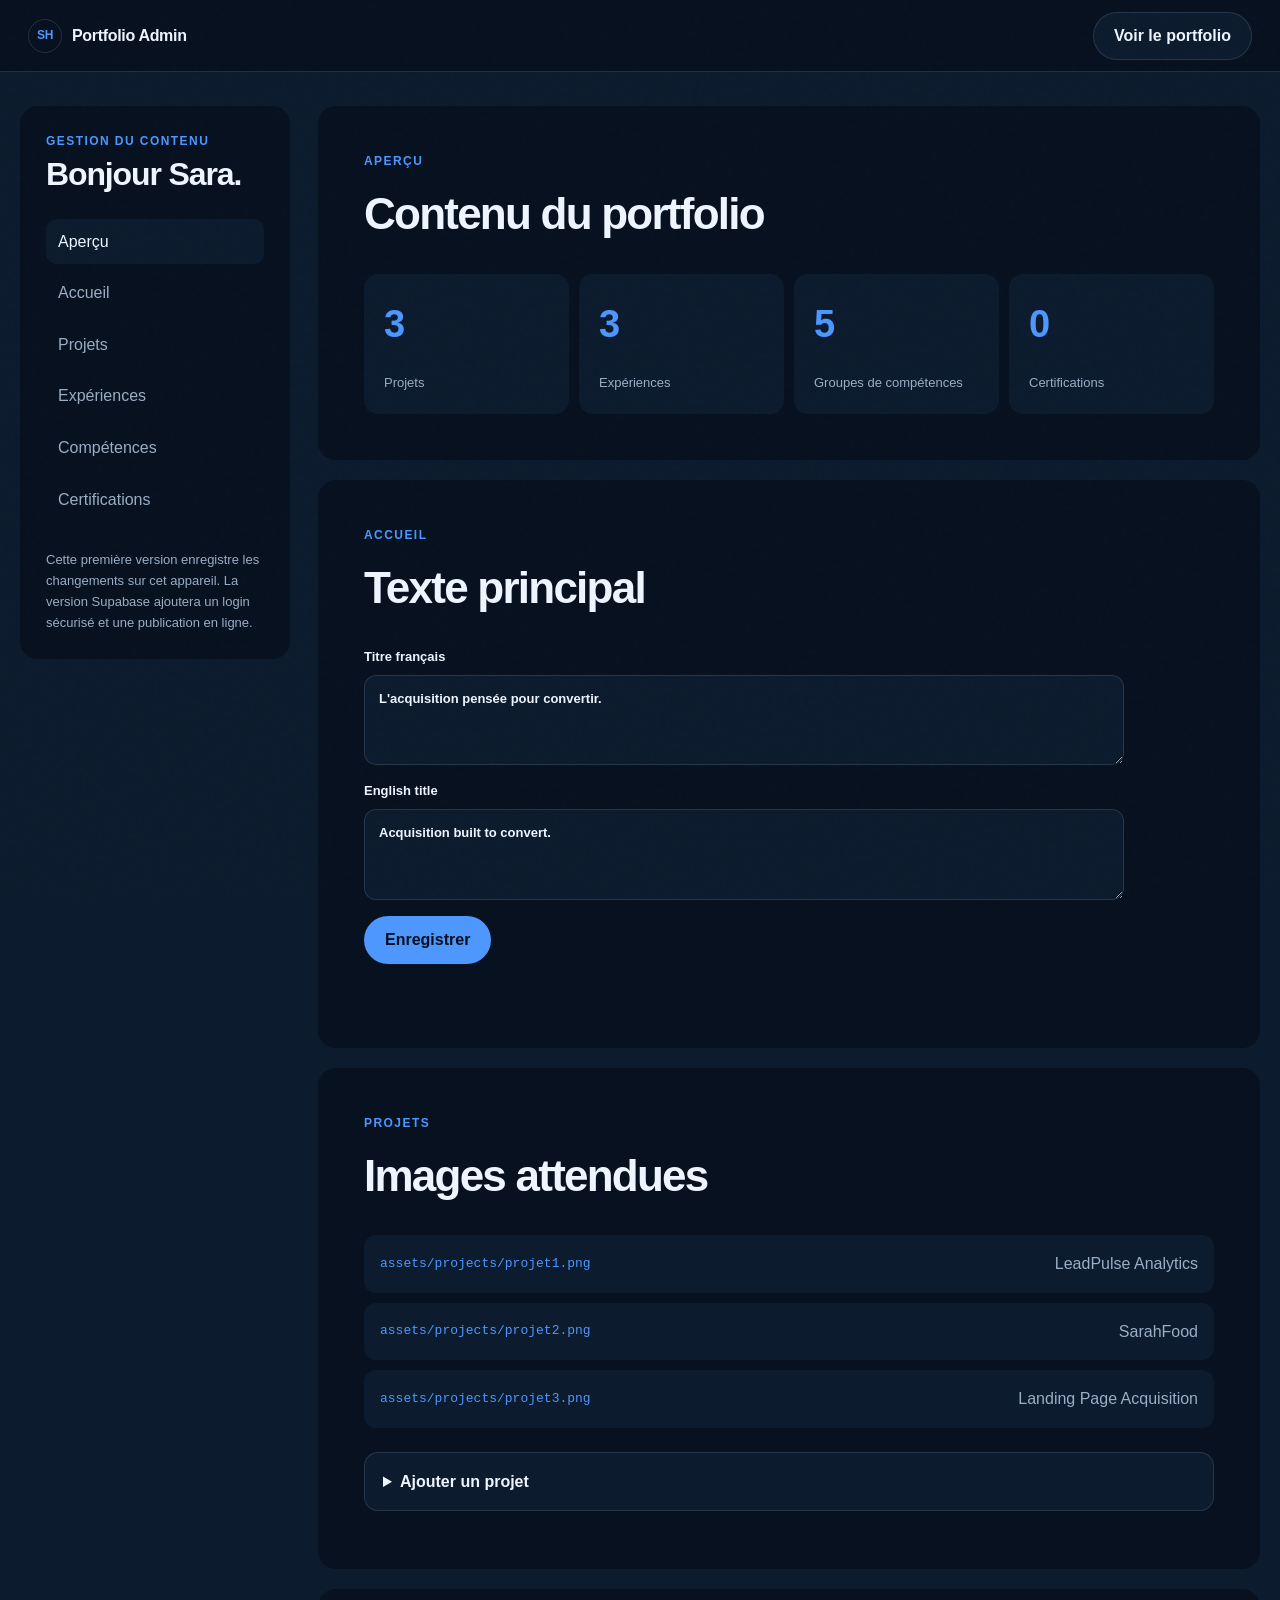
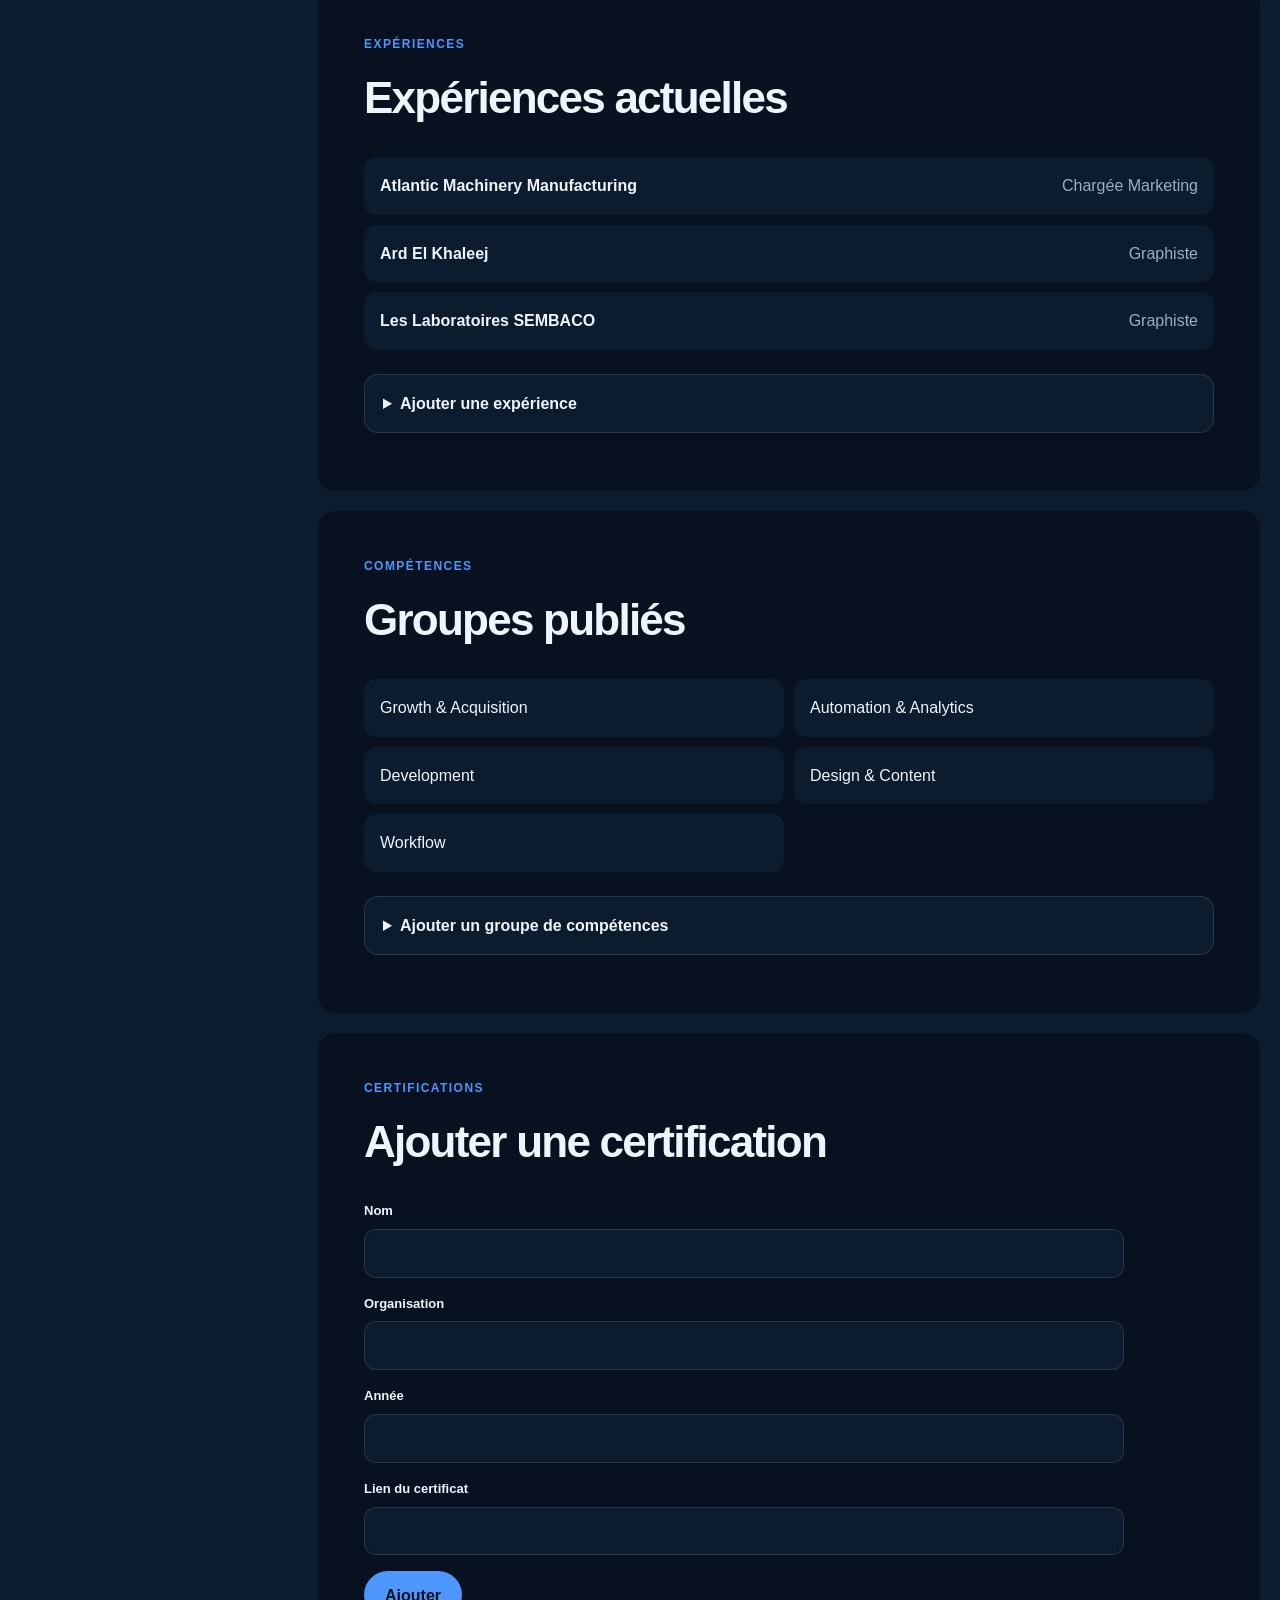
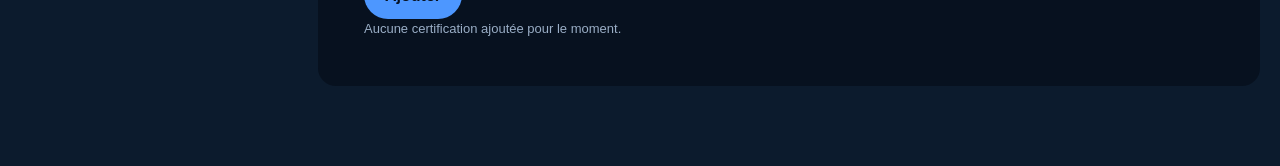
==== admin.html @ 725d0d32 "Build bilingual growth marketing portfolio" ====
<!doctype html>
<html lang="fr" data-theme="dark">
  <head>
    <meta charset="UTF-8" />
    <meta name="viewport" content="width=device-width, initial-scale=1.0" />
    <meta name="robots" content="noindex" />
    <title>Admin | Sara Hassib</title>
    <link rel="stylesheet" href="styles.css" />
    <link rel="stylesheet" href="admin.css" />
    <script src="admin.js" defer></script>
  </head>
  <body class="admin-body">
    <header class="admin-header">
      <a class="brand" href="index.html"><span class="brand-mark">SH</span><span>Portfolio Admin</span></a>
      <a class="button button-secondary" href="index.html">Voir le portfolio</a>
    </header>
    <main class="admin-shell">
      <aside class="admin-sidebar">
        <p class="admin-kicker">Gestion du contenu</p>
        <h1>Bonjour Sara.</h1>
        <nav aria-label="Sections admin">
          <a class="active" href="#overview">Aperçu</a>
          <a href="#hero">Accueil</a>
          <a href="#projects-admin">Projets</a>
          <a href="#experience-admin">Expériences</a>
          <a href="#skills-admin">Compétences</a>
          <a href="#certifications-admin">Certifications</a>
        </nav>
        <p class="admin-note">Cette première version enregistre les changements sur cet appareil. La version Supabase ajoutera un login sécurisé et une publication en ligne.</p>
      </aside>
      <div class="admin-content">
        <section class="admin-section" id="overview">
          <div><p class="admin-kicker">Aperçu</p><h2>Contenu du portfolio</h2></div>
          <div class="admin-stats">
            <article><strong>3</strong><span>Projets</span></article>
            <article><strong>3</strong><span>Expériences</span></article>
            <article><strong>5</strong><span>Groupes de compétences</span></article>
            <article><strong id="cert-count">0</strong><span>Certifications</span></article>
          </div>
        </section>

        <section class="admin-section" id="hero">
          <div><p class="admin-kicker">Accueil</p><h2>Texte principal</h2></div>
          <form class="admin-form" id="hero-form">
            <label><span>Titre français</span><textarea name="heroFr" rows="3">L'acquisition pensée pour convertir.</textarea></label>
            <label><span>English title</span><textarea name="heroEn" rows="3">Acquisition built to convert.</textarea></label>
            <button class="button button-primary" type="submit">Enregistrer</button>
            <p class="save-status" role="status"></p>
          </form>
        </section>

        <section class="admin-section" id="projects-admin">
          <div><p class="admin-kicker">Projets</p><h2>Images attendues</h2></div>
          <div class="asset-list">
            <article><code>assets/projects/projet1.png</code><span>LeadPulse Analytics</span></article>
            <article><code>assets/projects/projet2.png</code><span>SarahFood</span></article>
            <article><code>assets/projects/projet3.png</code><span>Landing Page Acquisition</span></article>
          </div>
          <details class="admin-details">
            <summary>Ajouter un projet</summary>
            <form class="admin-form" id="project-form">
              <label><span>Titre</span><input name="title" required /></label>
              <label><span>Description française</span><textarea name="descriptionFr" rows="3" required></textarea></label>
              <label><span>English description</span><textarea name="descriptionEn" rows="3" required></textarea></label>
              <label><span>Technologies, séparées par des virgules</span><input name="tools" required /></label>
              <label><span>Lien du projet</span><input name="url" type="url" required /></label>
              <label><span>Nom de l'image, exemple projet4.webp</span><input name="image" required /></label>
              <button class="button button-primary" type="submit">Ajouter le projet</button>
            </form>
          </details>
          <div class="asset-list dynamic-list" id="project-admin-list"></div>
        </section>

        <section class="admin-section" id="experience-admin">
          <div><p class="admin-kicker">Expériences</p><h2>Expériences actuelles</h2></div>
          <div class="asset-list">
            <article><strong>Atlantic Machinery Manufacturing</strong><span>Chargée Marketing</span></article>
            <article><strong>Ard El Khaleej</strong><span>Graphiste</span></article>
            <article><strong>Les Laboratoires SEMBACO</strong><span>Graphiste</span></article>
          </div>
          <details class="admin-details">
            <summary>Ajouter une expérience</summary>
            <form class="admin-form" id="experience-form">
              <label><span>Poste</span><input name="role" required /></label>
              <label><span>Entreprise</span><input name="company" required /></label>
              <label><span>Période</span><input name="period" placeholder="08/2026 - Aujourd'hui" required /></label>
              <label><span>Description française</span><textarea name="descriptionFr" rows="3" required></textarea></label>
              <label><span>English description</span><textarea name="descriptionEn" rows="3" required></textarea></label>
              <button class="button button-primary" type="submit">Ajouter l'expérience</button>
            </form>
          </details>
          <div class="asset-list dynamic-list" id="experience-admin-list"></div>
        </section>

        <section class="admin-section" id="skills-admin">
          <div><p class="admin-kicker">Compétences</p><h2>Groupes publiés</h2></div>
          <div class="asset-list compact"><article>Growth & Acquisition</article><article>Automation & Analytics</article><article>Development</article><article>Design & Content</article><article>Workflow</article></div>
          <details class="admin-details">
            <summary>Ajouter un groupe de compétences</summary>
            <form class="admin-form" id="skill-form">
              <label><span>Nom du groupe</span><input name="name" required /></label>
              <label><span>Compétences et outils, séparés par des virgules</span><textarea name="items" rows="3" required></textarea></label>
              <button class="button button-primary" type="submit">Ajouter le groupe</button>
            </form>
          </details>
          <div class="asset-list dynamic-list" id="skill-admin-list"></div>
        </section>

        <section class="admin-section" id="certifications-admin">
          <div><p class="admin-kicker">Certifications</p><h2>Ajouter une certification</h2></div>
          <form class="admin-form" id="cert-form">
            <label><span>Nom</span><input name="name" required /></label>
            <label><span>Organisation</span><input name="issuer" required /></label>
            <label><span>Année</span><input name="year" inputmode="numeric" required /></label>
            <label><span>Lien du certificat</span><input name="url" type="url" /></label>
            <button class="button button-primary" type="submit">Ajouter</button>
          </form>
          <div class="asset-list" id="cert-admin-list"></div>
        </section>
      </div>
    </main>
  </body>
</html>
---- styles.css ----
:root {
  color-scheme: light;
  --bg: #f4f7fb;
  --surface: #e9eef6;
  --surface-strong: #dce5f1;
  --text: #0b1728;
  --muted: #526174;
  --line: rgba(11, 23, 40, 0.14);
  --accent: #1769e0;
  --accent-strong: #0d52bc;
  --accent-contrast: #f7fbff;
  --header: rgba(244, 247, 251, 0.82);
  --shadow: 0 24px 70px rgba(25, 64, 113, 0.14);
  --radius: 18px;
  --shell: min(1180px, calc(100% - 40px));
}

html[data-theme="dark"] {
  color-scheme: dark;
  --bg: #07111f;
  --surface: #0c1b2d;
  --surface-strong: #11243a;
  --text: #eef5ff;
  --muted: #9aaec6;
  --line: rgba(202, 221, 245, 0.14);
  --accent: #4d97ff;
  --accent-strong: #77afff;
  --accent-contrast: #06101e;
  --header: rgba(7, 17, 31, 0.82);
  --shadow: 0 28px 90px rgba(0, 0, 0, 0.32);
}

* { box-sizing: border-box; }
[hidden] { display: none !important; }
html { scroll-behavior: smooth; }
body {
  margin: 0;
  background: var(--bg);
  color: var(--text);
  font-family: "Segoe UI Variable", "Aptos", "Segoe UI", sans-serif;
  line-height: 1.6;
  -webkit-font-smoothing: antialiased;
}
body::before {
  content: "";
  position: fixed;
  inset: 0;
  pointer-events: none;
  z-index: 20;
  opacity: 0.035;
  background-image: url("data:image/svg+xml,%3Csvg viewBox='0 0 180 180' xmlns='http://www.w3.org/2000/svg'%3E%3Cfilter id='n'%3E%3CfeTurbulence type='fractalNoise' baseFrequency='.9' numOctaves='2' stitchTiles='stitch'/%3E%3C/filter%3E%3Crect width='100%25' height='100%25' filter='url(%23n)' opacity='.4'/%3E%3C/svg%3E");
}
a { color: inherit; text-decoration: none; }
button, input, textarea { font: inherit; }
button, a { -webkit-tap-highlight-color: transparent; }
.shell { width: var(--shell); margin-inline: auto; }
.skip-link { position: fixed; left: 16px; top: -60px; z-index: 100; padding: 10px 14px; background: var(--accent); color: var(--accent-contrast); border-radius: 10px; }
.skip-link:focus { top: 16px; }

.site-header { position: sticky; top: 0; z-index: 15; background: var(--header); backdrop-filter: blur(18px); border-bottom: 1px solid var(--line); }
.nav { min-height: 72px; display: grid; grid-template-columns: auto 1fr auto; align-items: center; gap: 24px; }
.brand { display: inline-flex; align-items: center; gap: 10px; font-weight: 700; letter-spacing: -0.02em; }
.brand-mark { width: 34px; aspect-ratio: 1; display: grid; place-items: center; border: 1px solid var(--line); border-radius: 50%; color: var(--accent); font-size: 12px; }
.nav-links { justify-self: center; display: flex; align-items: center; gap: clamp(16px, 2.2vw, 30px); font-size: 14px; color: var(--muted); }
.nav-links a, .footer a, .text-link { transition: color .25s ease; }
.nav-links a:hover, .nav-links a:focus-visible, .footer a:hover { color: var(--accent); }
.nav-actions { display: flex; gap: 8px; }
.control, .menu-toggle { min-height: 38px; padding: 0 13px; border: 1px solid var(--line); border-radius: 999px; background: transparent; color: var(--text); cursor: pointer; }
.control:hover { border-color: var(--accent); }
.menu-toggle { display: none; }

.hero { min-height: calc(100dvh - 72px); display: grid; grid-template-columns: 1.05fr .95fr; align-items: center; gap: clamp(42px, 7vw, 100px); padding-block: 72px 56px; }
.eyebrow { margin: 0 0 22px; color: var(--accent); font-size: 12px; font-weight: 700; letter-spacing: .15em; text-transform: uppercase; }
h1, h2, h3, p { margin-top: 0; }
h1 { max-width: 760px; margin-bottom: 24px; font-size: clamp(44px, 6.2vw, 82px); line-height: .98; letter-spacing: -.055em; font-weight: 720; }
.hero-intro { max-width: 590px; margin-bottom: 30px; font-size: clamp(17px, 2vw, 21px); color: var(--muted); }
.hero-actions { display: flex; flex-wrap: wrap; gap: 12px; }
.button { min-height: 48px; display: inline-flex; align-items: center; justify-content: center; padding: 0 20px; border: 1px solid transparent; border-radius: 999px; font-weight: 700; white-space: nowrap; cursor: pointer; transition: transform .2s ease, background .2s ease, border-color .2s ease; }
.button:active { transform: translateY(1px) scale(.985); }
.button-primary { background: var(--accent); color: var(--accent-contrast); }
.button-primary:hover { background: var(--accent-strong); }
.button-secondary { border-color: var(--line); background: var(--surface); }
.button-secondary:hover { border-color: var(--accent); }
.hero-visual { position: relative; min-height: 560px; border: 1px solid var(--line); border-radius: var(--radius); overflow: hidden; background: radial-gradient(circle at 52% 42%, color-mix(in srgb, var(--accent) 11%, transparent), transparent 38%), linear-gradient(145deg, var(--surface-strong), var(--surface)); box-shadow: var(--shadow); isolation: isolate; }
.hero-visual::before { content: ""; position: absolute; width: 64%; aspect-ratio: 1; left: 18%; top: 8%; z-index: 0; border: 1px solid color-mix(in srgb, var(--accent) 14%, transparent); border-radius: 50%; box-shadow: 0 0 0 52px color-mix(in srgb, var(--accent) 3%, transparent), 0 0 0 104px color-mix(in srgb, var(--accent) 2%, transparent); animation: constellation-breathe 7s ease-in-out infinite; }
.hero-visual::after { content: ""; position: absolute; inset: 0; z-index: 0; opacity: .18; background-image: radial-gradient(circle, color-mix(in srgb, var(--text) 42%, transparent) .8px, transparent 1px); background-size: 28px 28px; mask-image: radial-gradient(circle at center, black, transparent 78%); }
.constellation-canvas { position: absolute; inset: 0; z-index: 2; width: 100%; height: 100%; }
.constellation-core { position: absolute; left: 50%; top: 48%; z-index: 1; width: 10px; height: 10px; transform: translate(-50%, -50%); }
.constellation-core span { position: absolute; inset: 0; border: 1px solid color-mix(in srgb, var(--accent) 30%, transparent); border-radius: 50%; animation: constellation-ring 5s ease-out infinite; }
.constellation-core span:nth-child(2) { animation-delay: -1.65s; }
.constellation-core span:nth-child(3) { animation-delay: -3.3s; }
.visual-note { position: absolute; left: 24px; right: 24px; bottom: 24px; display: flex; align-items: end; justify-content: space-between; gap: 16px; padding-top: 16px; border-top: 1px solid var(--line); color: var(--muted); font-size: 13px; }
.visual-note strong { color: var(--text); font-size: 16px; }

.metrics { display: grid; grid-template-columns: 1.2fr 1fr .8fr; border-top: 1px solid var(--line); border-bottom: 1px solid var(--line); }
.metric { min-height: 170px; padding: 30px; display: flex; flex-direction: column; justify-content: space-between; border-right: 1px solid var(--line); }
.metric:last-child { border-right: 0; }
.metric strong { font-size: clamp(38px, 5vw, 62px); line-height: 1; letter-spacing: -.05em; color: var(--accent); }
.metric span { max-width: 190px; color: var(--muted); }

.section { padding-block: clamp(90px, 12vw, 160px); }
.section-heading { max-width: 800px; margin-bottom: 64px; }
.section-heading h2, .experience-intro h2, .contact-copy h2 { margin-bottom: 20px; font-size: clamp(36px, 5vw, 66px); line-height: 1.02; letter-spacing: -.045em; }
.section-heading p, .experience-intro p, .contact-copy > p { max-width: 640px; color: var(--muted); font-size: 18px; }
.projects-list { display: grid; gap: 34px; }
.project { display: grid; grid-template-columns: 1fr 1fr; gap: clamp(24px, 5vw, 68px); align-items: center; padding: 22px; border: 1px solid var(--line); border-radius: var(--radius); background: var(--surface); transition: transform .55s cubic-bezier(.16,1,.3,1), border-color .35s ease, box-shadow .55s ease; }
.project:hover { transform: translateY(-8px); border-color: color-mix(in srgb, var(--accent) 45%, var(--line)); box-shadow: 0 34px 80px color-mix(in srgb, var(--accent) 12%, transparent); }
.project-featured { grid-template-columns: 1.18fr .82fr; }
.project-compact { grid-template-columns: .8fr 1.2fr; }
.project-media { width: 100%; aspect-ratio: 16 / 9; min-height: 0; overflow: hidden; border-radius: calc(var(--radius) - 6px); background: var(--surface-strong); transform: translateZ(0); }
.project-media img { display: block; width: 100%; height: 100%; min-height: 0; object-fit: cover; object-position: center top; transition: transform .8s cubic-bezier(.16,1,.3,1); }
.project:hover .project-media img { transform: scale(1.035); }
.media-placeholder { width: 100%; height: 100%; min-height: 0; display: grid; place-content: center; gap: 8px; text-align: center; padding: 24px; background: linear-gradient(135deg, color-mix(in srgb, var(--accent) 12%, var(--surface-strong)), var(--surface-strong)); }
.media-placeholder span { color: var(--accent); font: 700 16px ui-monospace, monospace; }
.media-placeholder small { color: var(--muted); }
.project-copy { padding: 20px 10px; }
.project-type { margin-bottom: 13px; color: var(--accent); font-size: 13px; font-weight: 700; }
.project h3 { margin-bottom: 16px; font-size: clamp(30px, 3vw, 46px); line-height: 1.05; letter-spacing: -.035em; }
.project-copy > p:not(.project-type) { color: var(--muted); }
.tag-list { display: flex; flex-wrap: wrap; gap: 7px; padding: 0; margin: 24px 0; list-style: none; }
.tag-list li { padding: 7px 11px; border: 1px solid var(--line); border-radius: 999px; color: var(--muted); font-size: 12px; }
.text-link { display: inline-flex; align-items: center; gap: 8px; color: var(--accent); font-weight: 700; }
.text-link::after { content: "↗"; }
.text-link:hover { color: var(--accent-strong); }
.project-links { display: flex; flex-wrap: wrap; gap: 20px; }
.muted-link { color: var(--muted); }

.experience-section { background: var(--surface); border-block: 1px solid var(--line); }
.experience-grid { display: grid; grid-template-columns: .78fr 1.22fr; gap: clamp(50px, 10vw, 130px); }
.experience-intro { position: sticky; top: 120px; align-self: start; }
.timeline { display: grid; }
.timeline-item { padding: 0 0 54px 34px; border-left: 1px solid var(--line); position: relative; }
.timeline-item::before { content: ""; position: absolute; left: -5px; top: 7px; width: 9px; aspect-ratio: 1; border-radius: 50%; background: var(--accent); }
.timeline-item:last-child { padding-bottom: 0; }
.timeline-date { color: var(--accent); font-size: 13px; font-weight: 700; }
.timeline-item h3 { margin: 8px 0 0; font-size: 28px; letter-spacing: -.025em; }
.company { color: var(--text); font-weight: 650; }
.timeline-item > p:last-child { max-width: 650px; color: var(--muted); }

.education-grid { display: grid; grid-template-columns: 1.2fr .8fr; gap: 30px; }
.education-list { display: grid; gap: 12px; }
.education-list article { padding: 26px; border-radius: var(--radius); background: var(--surface); }
.education-list time { color: var(--accent); font-size: 13px; font-weight: 700; }
.education-list h3 { margin: 7px 0 2px; font-size: 24px; }
.education-list p { margin-bottom: 0; color: var(--muted); }
.certifications-panel { min-height: 100%; display: flex; flex-direction: column; justify-content: end; padding: 34px; border-radius: var(--radius); background: var(--accent); color: var(--accent-contrast); }
.panel-index { margin-bottom: auto; font-size: 13px; font-weight: 700; opacity: .72; }
.certifications-panel h3 { margin: 80px 0 8px; font-size: 36px; }
.certifications-panel p { margin-bottom: 0; opacity: .76; }
.cert-list { display: grid; gap: 8px; margin-top: 18px; }
.cert-item { display: flex; align-items: center; justify-content: space-between; gap: 14px; padding: 12px 0; border-top: 1px solid color-mix(in srgb, currentColor 25%, transparent); }
.cert-item span { font-size: 13px; opacity: .72; }

.skills-section { background: var(--surface); }
.skills-grid { display: grid; grid-template-columns: 1.1fr .9fr 1fr; gap: 14px; }
.skill-group { min-height: 210px; padding: 28px; border: 1px solid var(--line); border-radius: var(--radius); background: var(--bg); }
.skill-group:nth-child(4) { grid-column: 1 / 3; }
.skill-group h3 { font-size: 22px; }
.skill-group p { color: var(--muted); }
.skill-accent { background: var(--accent); color: var(--accent-contrast); border-color: transparent; }
.skill-accent p { color: inherit; opacity: .76; }

.contact-section { display: grid; grid-template-columns: 1fr .78fr; gap: clamp(48px, 9vw, 120px); }
.contact-details { display: grid; gap: 8px; margin-top: 34px; }
.contact-details a { width: fit-content; font-size: 18px; border-bottom: 1px solid var(--line); }
.contact-details a:hover { color: var(--accent); }
.contact-form { display: grid; gap: 18px; align-content: start; padding: 28px; border-radius: var(--radius); background: var(--surface); }
.contact-form label { display: grid; gap: 7px; font-size: 13px; font-weight: 700; }
.contact-form input, .contact-form textarea { width: 100%; border: 1px solid var(--line); border-radius: 12px; background: var(--bg); color: var(--text); padding: 13px 14px; outline: none; resize: vertical; }
.contact-form input:focus, .contact-form textarea:focus { border-color: var(--accent); box-shadow: 0 0 0 3px color-mix(in srgb, var(--accent) 18%, transparent); }
.contact-form .button { justify-self: start; }
.form-status { min-height: 24px; margin-bottom: 0; color: var(--muted); font-size: 14px; }
.footer { min-height: 90px; display: flex; align-items: center; justify-content: space-between; border-top: 1px solid var(--line); color: var(--muted); font-size: 14px; }
.footer p { margin: 0; }

.reveal { opacity: 0; transform: translateY(36px) scale(.985); filter: blur(5px); transition: opacity .85s cubic-bezier(.16,1,.3,1), transform .85s cubic-bezier(.16,1,.3,1), filter .85s cubic-bezier(.16,1,.3,1); }
.reveal.is-visible { opacity: 1; transform: translateY(0); }
.reveal.is-visible { filter: blur(0); }
.orbit-one { animation: spin 18s linear infinite; }
.orbit-two { animation: spin-reverse 22s linear infinite; }
@keyframes constellation-ring { 0% { transform: scale(1); opacity: .58; } 100% { transform: scale(24); opacity: 0; } }
@keyframes constellation-breathe { 0%, 100% { transform: scale(.96); opacity: .45; } 50% { transform: scale(1.04); opacity: .8; } }
@keyframes spin { to { transform: rotate(344deg); } }
@keyframes spin-reverse { to { transform: rotate(-325deg); } }

@media (max-width: 920px) {
  .nav { grid-template-columns: auto auto 1fr; }
  .menu-toggle { display: inline-flex; justify-self: end; }
  .nav-links { display: none; position: absolute; top: 72px; left: 20px; right: 20px; padding: 18px; border: 1px solid var(--line); border-radius: var(--radius); background: var(--bg); box-shadow: var(--shadow); }
  .nav-links.open { display: grid; gap: 12px; }
  .nav-actions { justify-self: end; }
  .hero { min-height: auto; grid-template-columns: 1fr; padding-top: 72px; }
  .hero-visual { min-height: 460px; }
  .experience-grid, .contact-section { grid-template-columns: 1fr; }
  .experience-intro { position: static; }
  .skills-grid { grid-template-columns: 1fr 1fr; }
  .skill-group:nth-child(4) { grid-column: auto; }
}

@media (max-width: 680px) {
  :root { --shell: min(100% - 28px, 1180px); --radius: 15px; }
  .nav { gap: 10px; }
  .brand > span:last-child { display: none; }
  .menu-toggle { min-height: 36px; padding-inline: 10px; }
  .control { min-height: 36px; padding-inline: 10px; }
  .theme-label { font-size: 0; }
  .theme-label::after { content: "◐"; font-size: 15px; }
  .hero { padding-block: 56px 40px; gap: 44px; }
  h1 { font-size: clamp(42px, 13vw, 60px); }
  .hero-visual { min-height: 380px; }
  .visual-note { align-items: start; flex-direction: column; }
  .metrics { grid-template-columns: 1fr; }
  .metric { min-height: 132px; border-right: 0; border-bottom: 1px solid var(--line); }
  .metric:last-child { border-bottom: 0; }
  .section { padding-block: 84px; }
  .section-heading { margin-bottom: 42px; }
  .project, .project-featured, .project-compact { grid-template-columns: 1fr; padding: 12px; }
  .project:nth-child(2) .project-media { order: -1; }
  .project-media { aspect-ratio: 16 / 10; }
  .education-grid, .skills-grid { grid-template-columns: 1fr; }
  .contact-form { padding: 20px; }
  .footer { min-height: 110px; align-items: flex-start; justify-content: center; flex-direction: column; gap: 8px; }
}

@media (prefers-reduced-motion: reduce) {
  html { scroll-behavior: auto; }
  *, *::before, *::after { animation-duration: .01ms !important; animation-iteration-count: 1 !important; transition-duration: .01ms !important; }
  .reveal { opacity: 1; transform: none; }
  .constellation-core span { animation: none; }
}
---- admin.css ----
.admin-body { background: var(--surface); }
.admin-header { min-height: 72px; display: flex; align-items: center; justify-content: space-between; padding: 0 28px; border-bottom: 1px solid var(--line); background: var(--bg); }
.admin-shell { width: min(1380px, calc(100% - 40px)); margin: 34px auto 80px; display: grid; grid-template-columns: 270px 1fr; gap: 28px; }
.admin-sidebar { position: sticky; top: 20px; align-self: start; padding: 26px; border-radius: var(--radius); background: var(--bg); }
.admin-sidebar h1 { font-size: 32px; letter-spacing: -.035em; }
.admin-kicker { margin-bottom: 8px; color: var(--accent); font-size: 12px; font-weight: 750; text-transform: uppercase; letter-spacing: .12em; }
.admin-sidebar nav { display: grid; gap: 6px; margin: 28px 0; }
.admin-sidebar nav a { padding: 10px 12px; border-radius: 10px; color: var(--muted); }
.admin-sidebar nav a:hover, .admin-sidebar nav a.active { background: var(--surface); color: var(--text); }
.admin-note { margin: 0; color: var(--muted); font-size: 13px; }
.admin-content { display: grid; gap: 20px; }
.admin-section { padding: clamp(24px, 4vw, 46px); border-radius: var(--radius); background: var(--bg); }
.admin-section h2 { margin-bottom: 24px; font-size: clamp(28px, 4vw, 44px); letter-spacing: -.04em; }
.admin-stats { display: grid; grid-template-columns: repeat(4, 1fr); gap: 10px; }
.admin-stats article { min-height: 140px; padding: 20px; display: flex; flex-direction: column; justify-content: space-between; border-radius: 14px; background: var(--surface); }
.admin-stats strong { color: var(--accent); font-size: 38px; }
.admin-stats span { color: var(--muted); font-size: 13px; }
.admin-form { max-width: 760px; display: grid; gap: 16px; }
.admin-form label { display: grid; gap: 7px; font-size: 13px; font-weight: 700; }
.admin-form input, .admin-form textarea { width: 100%; border: 1px solid var(--line); border-radius: 12px; background: var(--surface); color: var(--text); padding: 13px 14px; outline: none; resize: vertical; }
.admin-form input:focus, .admin-form textarea:focus { border-color: var(--accent); }
.admin-form .button { justify-self: start; }
.save-status { min-height: 22px; margin: 0; color: var(--accent); }
.asset-list { display: grid; gap: 10px; }
.asset-list article { display: flex; align-items: center; justify-content: space-between; gap: 20px; padding: 16px; border-radius: 12px; background: var(--surface); }
.asset-list code { color: var(--accent); }
.asset-list span { color: var(--muted); }
.asset-list.compact { grid-template-columns: 1fr 1fr; }
.cert-remove { border: 1px solid var(--line); border-radius: 999px; background: transparent; color: var(--text); padding: 7px 12px; cursor: pointer; }
.admin-details { margin-top: 24px; border: 1px solid var(--line); border-radius: 14px; background: var(--surface); }
.admin-details summary { padding: 16px 18px; cursor: pointer; font-weight: 750; }
.admin-details[open] summary { border-bottom: 1px solid var(--line); }
.admin-details .admin-form { padding: 20px; }
.dynamic-list { margin-top: 12px; }
@media (max-width: 900px) { .admin-shell { grid-template-columns: 1fr; } .admin-sidebar { position: static; } .admin-sidebar nav { grid-template-columns: 1fr 1fr; } .admin-stats { grid-template-columns: 1fr 1fr; } }
@media (max-width: 560px) { .admin-header { padding: 0 14px; } .admin-header .brand > span:last-child { display: inline; } .admin-header .button { min-height: 42px; padding-inline: 14px; } .admin-shell { width: min(100% - 24px, 1380px); margin-top: 16px; } .admin-stats, .asset-list.compact { grid-template-columns: 1fr; } .asset-list article { align-items: flex-start; flex-direction: column; } }
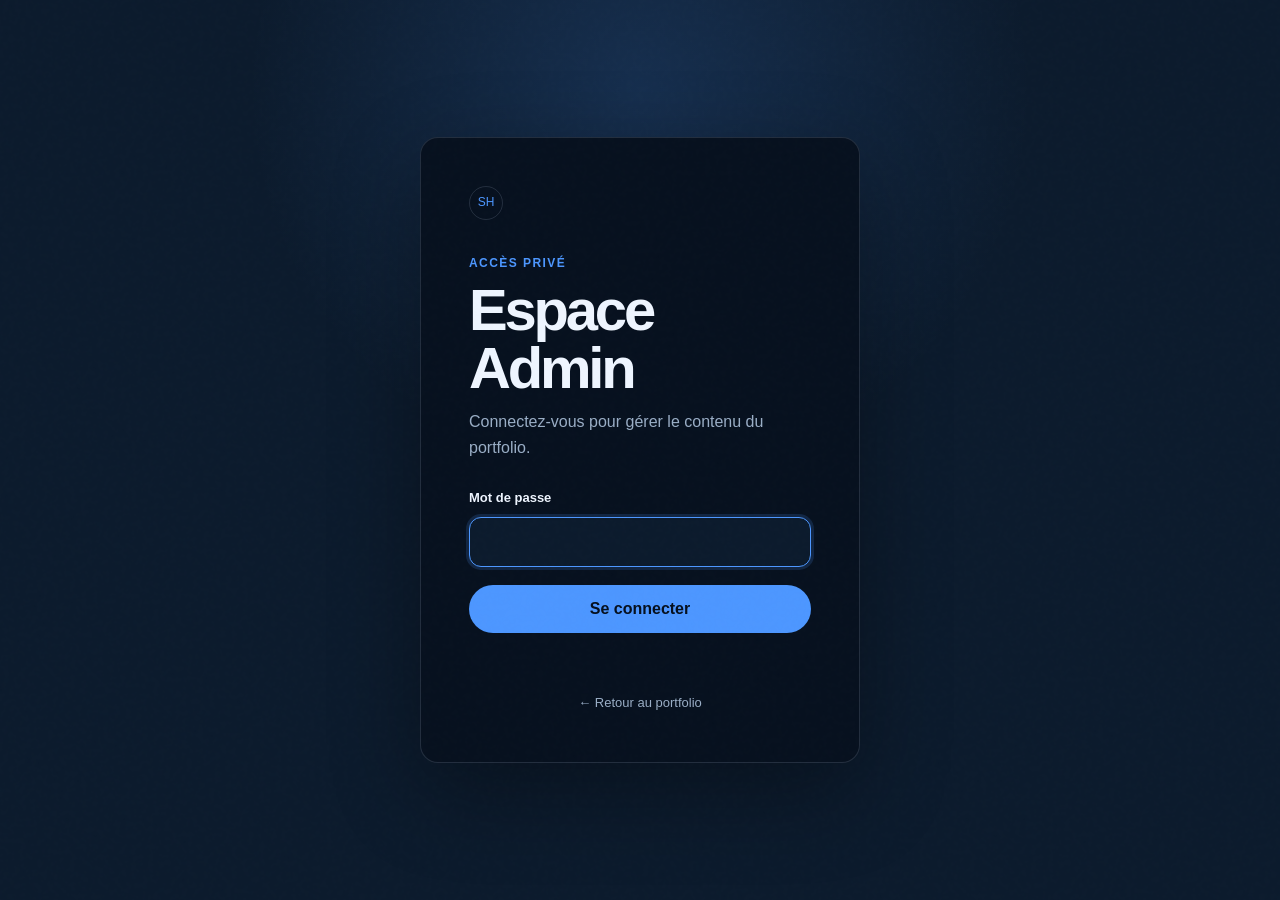
==== commit cd231593: "Update portfolio and add protected admin" ====
--- a/admin.html
+++ b/admin.html
@@ -10,9 +10,29 @@
     <script src="admin.js" defer></script>
   </head>
   <body class="admin-body">
+    <main class="admin-login" id="admin-login">
+      <form class="login-card" id="login-form">
+        <span class="brand-mark">SH</span>
+        <p class="admin-kicker">Accès privé</p>
+        <h1>Espace Admin</h1>
+        <p>Connectez-vous pour gérer le contenu du portfolio.</p>
+        <label>
+          <span>Mot de passe</span>
+          <input name="password" type="password" autocomplete="current-password" required autofocus />
+        </label>
+        <button class="button button-primary" type="submit">Se connecter</button>
+        <p class="login-status" role="alert"></p>
+        <a class="back-link" href="index.html">← Retour au portfolio</a>
+      </form>
+    </main>
+
+    <div class="admin-app" id="admin-app" hidden>
     <header class="admin-header">
       <a class="brand" href="index.html"><span class="brand-mark">SH</span><span>Portfolio Admin</span></a>
-      <a class="button button-secondary" href="index.html">Voir le portfolio</a>
+      <div class="admin-header-actions">
+        <a class="button button-secondary" href="index.html">Voir le portfolio</a>
+        <button class="button button-secondary" id="logout-button" type="button">Déconnexion</button>
+      </div>
     </header>
     <main class="admin-shell">
       <aside class="admin-sidebar">
@@ -119,5 +139,6 @@
         </section>
       </div>
     </main>
+    </div>
   </body>
 </html>
--- a/styles.css
+++ b/styles.css
@@ -35,12 +35,22 @@
 html { scroll-behavior: smooth; }
 body {
   margin: 0;
+  position: relative;
+  isolation: isolate;
   background: var(--bg);
   color: var(--text);
   font-family: "Segoe UI Variable", "Aptos", "Segoe UI", sans-serif;
   line-height: 1.6;
   -webkit-font-smoothing: antialiased;
 }
+.site-cosmos { position: fixed; inset: 0; z-index: 0; overflow: hidden; pointer-events: none; background: radial-gradient(circle at 78% 22%, color-mix(in srgb, var(--accent) 13%, transparent), transparent 34%), radial-gradient(circle at 18% 78%, color-mix(in srgb, var(--accent) 7%, transparent), transparent 30%); }
+.site-cosmos::after { content: ""; position: absolute; inset: 0; opacity: .14; background-image: radial-gradient(circle, color-mix(in srgb, var(--text) 48%, transparent) .7px, transparent 1px); background-size: 32px 32px; mask-image: radial-gradient(circle at center, black, transparent 88%); }
+.site-constellation { position: absolute; inset: 0; z-index: 2; width: 100%; height: 100%; }
+.constellation-core { position: absolute; left: 76%; top: 28%; z-index: 1; width: 10px; height: 10px; transform: translate(-50%, -50%); }
+.constellation-core span { position: absolute; inset: 0; border: 1px solid color-mix(in srgb, var(--accent) 24%, transparent); border-radius: 50%; animation: constellation-ring 6s ease-out infinite; }
+.constellation-core span:nth-child(2) { animation-delay: -2s; }
+.constellation-core span:nth-child(3) { animation-delay: -4s; }
+.site-header, main, .footer { position: relative; z-index: 1; }
 body::before {
   content: "";
   position: fixed;
@@ -69,7 +79,8 @@
 .control:hover { border-color: var(--accent); }
 .menu-toggle { display: none; }
 
-.hero { min-height: calc(100dvh - 72px); display: grid; grid-template-columns: 1.05fr .95fr; align-items: center; gap: clamp(42px, 7vw, 100px); padding-block: 72px 56px; }
+.hero { min-height: calc(100dvh - 72px); display: flex; align-items: center; padding-block: 72px 56px; }
+.hero-copy { max-width: 900px; padding: clamp(28px, 5vw, 64px); margin-left: clamp(-64px, -5vw, -28px); border-left: 1px solid color-mix(in srgb, var(--accent) 48%, transparent); background: linear-gradient(90deg, color-mix(in srgb, var(--bg) 78%, transparent), color-mix(in srgb, var(--bg) 34%, transparent) 66%, transparent); backdrop-filter: blur(2px); }
 .eyebrow { margin: 0 0 22px; color: var(--accent); font-size: 12px; font-weight: 700; letter-spacing: .15em; text-transform: uppercase; }
 h1, h2, h3, p { margin-top: 0; }
 h1 { max-width: 760px; margin-bottom: 24px; font-size: clamp(44px, 6.2vw, 82px); line-height: .98; letter-spacing: -.055em; font-weight: 720; }
@@ -81,17 +92,6 @@
 .button-primary:hover { background: var(--accent-strong); }
 .button-secondary { border-color: var(--line); background: var(--surface); }
 .button-secondary:hover { border-color: var(--accent); }
-.hero-visual { position: relative; min-height: 560px; border: 1px solid var(--line); border-radius: var(--radius); overflow: hidden; background: radial-gradient(circle at 52% 42%, color-mix(in srgb, var(--accent) 11%, transparent), transparent 38%), linear-gradient(145deg, var(--surface-strong), var(--surface)); box-shadow: var(--shadow); isolation: isolate; }
-.hero-visual::before { content: ""; position: absolute; width: 64%; aspect-ratio: 1; left: 18%; top: 8%; z-index: 0; border: 1px solid color-mix(in srgb, var(--accent) 14%, transparent); border-radius: 50%; box-shadow: 0 0 0 52px color-mix(in srgb, var(--accent) 3%, transparent), 0 0 0 104px color-mix(in srgb, var(--accent) 2%, transparent); animation: constellation-breathe 7s ease-in-out infinite; }
-.hero-visual::after { content: ""; position: absolute; inset: 0; z-index: 0; opacity: .18; background-image: radial-gradient(circle, color-mix(in srgb, var(--text) 42%, transparent) .8px, transparent 1px); background-size: 28px 28px; mask-image: radial-gradient(circle at center, black, transparent 78%); }
-.constellation-canvas { position: absolute; inset: 0; z-index: 2; width: 100%; height: 100%; }
-.constellation-core { position: absolute; left: 50%; top: 48%; z-index: 1; width: 10px; height: 10px; transform: translate(-50%, -50%); }
-.constellation-core span { position: absolute; inset: 0; border: 1px solid color-mix(in srgb, var(--accent) 30%, transparent); border-radius: 50%; animation: constellation-ring 5s ease-out infinite; }
-.constellation-core span:nth-child(2) { animation-delay: -1.65s; }
-.constellation-core span:nth-child(3) { animation-delay: -3.3s; }
-.visual-note { position: absolute; left: 24px; right: 24px; bottom: 24px; display: flex; align-items: end; justify-content: space-between; gap: 16px; padding-top: 16px; border-top: 1px solid var(--line); color: var(--muted); font-size: 13px; }
-.visual-note strong { color: var(--text); font-size: 16px; }
-
 .metrics { display: grid; grid-template-columns: 1.2fr 1fr .8fr; border-top: 1px solid var(--line); border-bottom: 1px solid var(--line); }
 .metric { min-height: 170px; padding: 30px; display: flex; flex-direction: column; justify-content: space-between; border-right: 1px solid var(--line); }
 .metric:last-child { border-right: 0; }
@@ -103,7 +103,7 @@
 .section-heading h2, .experience-intro h2, .contact-copy h2 { margin-bottom: 20px; font-size: clamp(36px, 5vw, 66px); line-height: 1.02; letter-spacing: -.045em; }
 .section-heading p, .experience-intro p, .contact-copy > p { max-width: 640px; color: var(--muted); font-size: 18px; }
 .projects-list { display: grid; gap: 34px; }
-.project { display: grid; grid-template-columns: 1fr 1fr; gap: clamp(24px, 5vw, 68px); align-items: center; padding: 22px; border: 1px solid var(--line); border-radius: var(--radius); background: var(--surface); transition: transform .55s cubic-bezier(.16,1,.3,1), border-color .35s ease, box-shadow .55s ease; }
+.project { display: grid; grid-template-columns: 1fr 1fr; gap: clamp(24px, 5vw, 68px); align-items: center; padding: 22px; border: 1px solid var(--line); border-radius: var(--radius); background: color-mix(in srgb, var(--surface) 88%, transparent); backdrop-filter: blur(12px); transition: transform .55s cubic-bezier(.16,1,.3,1), border-color .35s ease, box-shadow .55s ease; }
 .project:hover { transform: translateY(-8px); border-color: color-mix(in srgb, var(--accent) 45%, var(--line)); box-shadow: 0 34px 80px color-mix(in srgb, var(--accent) 12%, transparent); }
 .project-featured { grid-template-columns: 1.18fr .82fr; }
 .project-compact { grid-template-columns: .8fr 1.2fr; }
@@ -125,7 +125,7 @@
 .project-links { display: flex; flex-wrap: wrap; gap: 20px; }
 .muted-link { color: var(--muted); }
 
-.experience-section { background: var(--surface); border-block: 1px solid var(--line); }
+.experience-section { background: color-mix(in srgb, var(--surface) 80%, transparent); backdrop-filter: blur(8px); border-block: 1px solid var(--line); }
 .experience-grid { display: grid; grid-template-columns: .78fr 1.22fr; gap: clamp(50px, 10vw, 130px); }
 .experience-intro { position: sticky; top: 120px; align-self: start; }
 .timeline { display: grid; }
@@ -151,7 +151,7 @@
 .cert-item { display: flex; align-items: center; justify-content: space-between; gap: 14px; padding: 12px 0; border-top: 1px solid color-mix(in srgb, currentColor 25%, transparent); }
 .cert-item span { font-size: 13px; opacity: .72; }
 
-.skills-section { background: var(--surface); }
+.skills-section { background: color-mix(in srgb, var(--surface) 80%, transparent); backdrop-filter: blur(8px); }
 .skills-grid { display: grid; grid-template-columns: 1.1fr .9fr 1fr; gap: 14px; }
 .skill-group { min-height: 210px; padding: 28px; border: 1px solid var(--line); border-radius: var(--radius); background: var(--bg); }
 .skill-group:nth-child(4) { grid-column: 1 / 3; }
@@ -179,7 +179,6 @@
 .orbit-one { animation: spin 18s linear infinite; }
 .orbit-two { animation: spin-reverse 22s linear infinite; }
 @keyframes constellation-ring { 0% { transform: scale(1); opacity: .58; } 100% { transform: scale(24); opacity: 0; } }
-@keyframes constellation-breathe { 0%, 100% { transform: scale(.96); opacity: .45; } 50% { transform: scale(1.04); opacity: .8; } }
 @keyframes spin { to { transform: rotate(344deg); } }
 @keyframes spin-reverse { to { transform: rotate(-325deg); } }
 
@@ -189,8 +188,7 @@
   .nav-links { display: none; position: absolute; top: 72px; left: 20px; right: 20px; padding: 18px; border: 1px solid var(--line); border-radius: var(--radius); background: var(--bg); box-shadow: var(--shadow); }
   .nav-links.open { display: grid; gap: 12px; }
   .nav-actions { justify-self: end; }
-  .hero { min-height: auto; grid-template-columns: 1fr; padding-top: 72px; }
-  .hero-visual { min-height: 460px; }
+  .hero { min-height: calc(100dvh - 72px); padding-top: 72px; }
   .experience-grid, .contact-section { grid-template-columns: 1fr; }
   .experience-intro { position: static; }
   .skills-grid { grid-template-columns: 1fr 1fr; }
@@ -205,10 +203,9 @@
   .control { min-height: 36px; padding-inline: 10px; }
   .theme-label { font-size: 0; }
   .theme-label::after { content: "◐"; font-size: 15px; }
-  .hero { padding-block: 56px 40px; gap: 44px; }
+  .hero { padding-block: 56px 40px; }
+  .hero-copy { margin-left: -14px; padding: 26px 18px; }
   h1 { font-size: clamp(42px, 13vw, 60px); }
-  .hero-visual { min-height: 380px; }
-  .visual-note { align-items: start; flex-direction: column; }
   .metrics { grid-template-columns: 1fr; }
   .metric { min-height: 132px; border-right: 0; border-bottom: 1px solid var(--line); }
   .metric:last-child { border-bottom: 0; }
--- a/admin.css
+++ b/admin.css
@@ -1,4 +1,17 @@
 .admin-body { background: var(--surface); }
+.admin-login { min-height: 100dvh; display: grid; place-items: center; padding: 24px; background: radial-gradient(circle at 50% 10%, color-mix(in srgb, var(--accent) 16%, transparent), transparent 38%), var(--surface); }
+.login-card { width: min(100%, 440px); padding: clamp(28px, 6vw, 48px); border: 1px solid var(--line); border-radius: var(--radius); background: var(--bg); box-shadow: var(--shadow); }
+.login-card .brand-mark { margin-bottom: 34px; }
+.login-card h1 { margin-bottom: 12px; font-size: clamp(38px, 8vw, 58px); line-height: 1; }
+.login-card > p:not(.admin-kicker, .login-status) { color: var(--muted); margin-bottom: 28px; }
+.login-card label { display: grid; gap: 8px; margin-bottom: 18px; font-size: 13px; font-weight: 700; }
+.login-card input { width: 100%; min-height: 50px; border: 1px solid var(--line); border-radius: 12px; background: var(--surface); color: var(--text); padding: 0 14px; outline: none; }
+.login-card input:focus { border-color: var(--accent); box-shadow: 0 0 0 3px color-mix(in srgb, var(--accent) 16%, transparent); }
+.login-card .button { width: 100%; }
+.login-status { min-height: 24px; margin: 12px 0 0; color: #ff6b7d; font-size: 13px; }
+.back-link { display: block; width: fit-content; margin: 24px auto 0; color: var(--muted); font-size: 13px; }
+.back-link:hover { color: var(--accent); }
+.admin-header-actions { display: flex; gap: 8px; }
 .admin-header { min-height: 72px; display: flex; align-items: center; justify-content: space-between; padding: 0 28px; border-bottom: 1px solid var(--line); background: var(--bg); }
 .admin-shell { width: min(1380px, calc(100% - 40px)); margin: 34px auto 80px; display: grid; grid-template-columns: 270px 1fr; gap: 28px; }
 .admin-sidebar { position: sticky; top: 20px; align-self: start; padding: 26px; border-radius: var(--radius); background: var(--bg); }
@@ -33,4 +46,4 @@
 .admin-details .admin-form { padding: 20px; }
 .dynamic-list { margin-top: 12px; }
 @media (max-width: 900px) { .admin-shell { grid-template-columns: 1fr; } .admin-sidebar { position: static; } .admin-sidebar nav { grid-template-columns: 1fr 1fr; } .admin-stats { grid-template-columns: 1fr 1fr; } }
-@media (max-width: 560px) { .admin-header { padding: 0 14px; } .admin-header .brand > span:last-child { display: inline; } .admin-header .button { min-height: 42px; padding-inline: 14px; } .admin-shell { width: min(100% - 24px, 1380px); margin-top: 16px; } .admin-stats, .asset-list.compact { grid-template-columns: 1fr; } .asset-list article { align-items: flex-start; flex-direction: column; } }
+@media (max-width: 560px) { .admin-header { padding: 0 14px; } .admin-header .brand > span:last-child { display: none; } .admin-header .button { min-height: 40px; padding-inline: 11px; font-size: 12px; } .admin-header-actions { gap: 5px; } .admin-shell { width: min(100% - 24px, 1380px); margin-top: 16px; } .admin-stats, .asset-list.compact { grid-template-columns: 1fr; } .asset-list article { align-items: flex-start; flex-direction: column; } }
